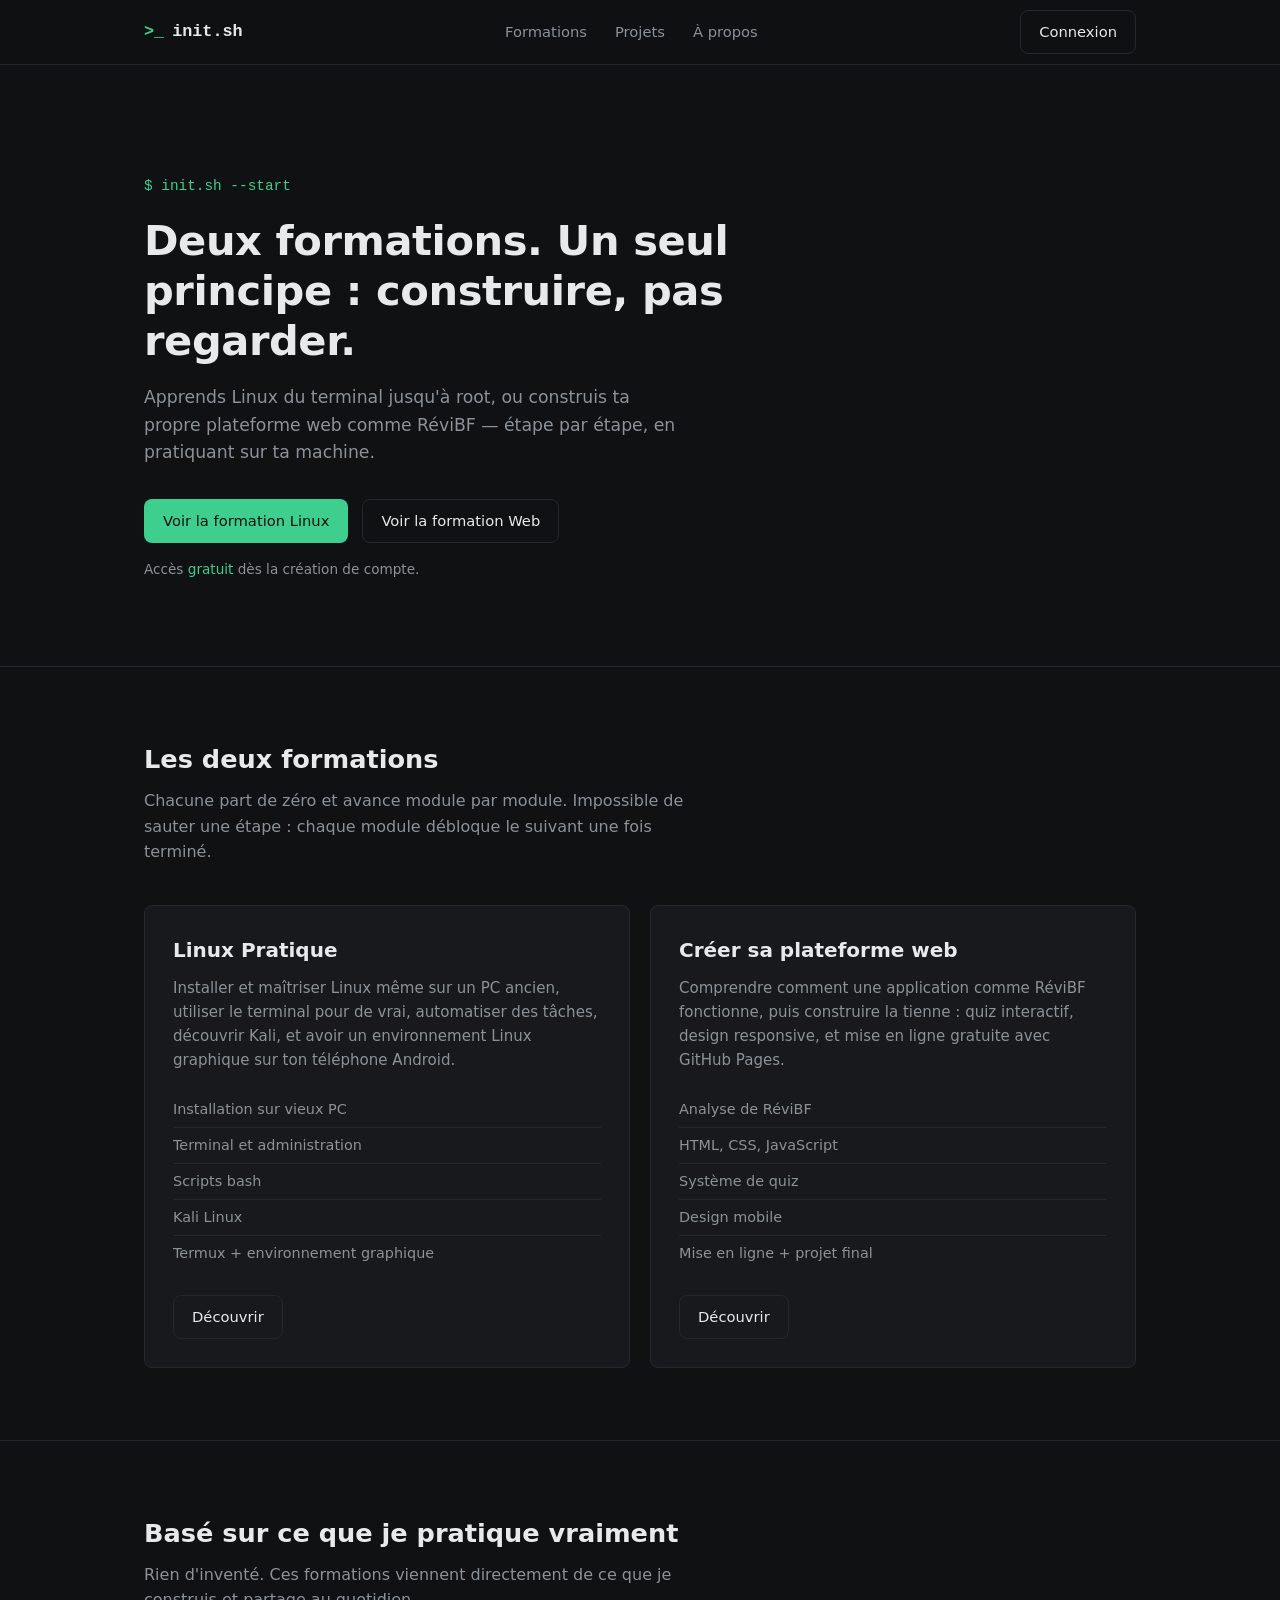
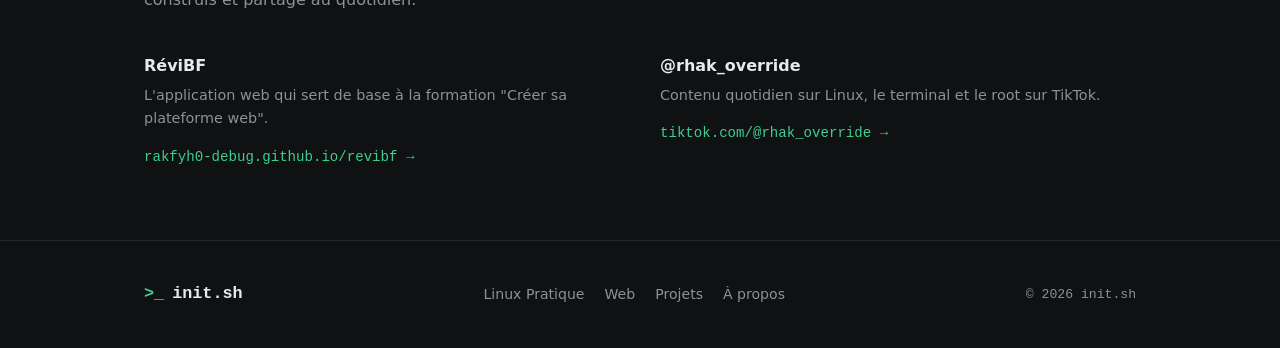
==== index.html @ 18d00442 "Page Accueil : hero, 2 formations, preuve sociale, footer" ====
<!DOCTYPE html>
<html lang="fr">
<head>
<meta charset="UTF-8">
<meta name="viewport" content="width=device-width, initial-scale=1.0">
<title>init.sh — Apprendre en construisant</title>
<meta name="description" content="Deux formations gratuites : Linux Pratique et Créer sa plateforme web. Apprendre en construisant, pas en regardant.">
<link rel="stylesheet" href="css/style.css">
</head>
<body>

<header class="topbar">
  <div class="wrap">
    <a href="index.html" class="logo"><span class="prompt">&gt;_</span> init.sh</a>
    <nav class="nav">
      <a href="#formations">Formations</a>
      <a href="projets.html">Projets</a>
      <a href="a-propos.html">À propos</a>
    </nav>
    <a href="auth.html" class="btn btn-outline">Connexion</a>
  </div>
</header>

<section class="hero">
  <div class="wrap">
    <p class="kicker">$ init.sh --start</p>
    <h1>Deux formations. Un seul principe : construire, pas regarder.</h1>
    <p class="lead">
      Apprends Linux du terminal jusqu'à root, ou construis ta propre plateforme web
      comme RéviBF — étape par étape, en pratiquant sur ta machine.
    </p>
    <div class="actions">
      <a href="linux.html" class="btn btn-primary">Voir la formation Linux</a>
      <a href="web.html" class="btn btn-outline">Voir la formation Web</a>
    </div>
    <p class="note">Accès <span class="accent">gratuit</span> dès la création de compte.</p>
  </div>
</section>

<section class="section" id="formations">
  <div class="wrap">
    <h2>Les deux formations</h2>
    <p class="section-lead">
      Chacune part de zéro et avance module par module. Impossible de sauter une étape :
      chaque module débloque le suivant une fois terminé.
    </p>
    <div class="cards">

      <div class="card">
        <h3>Linux Pratique</h3>
        <p class="desc">
          Installer et maîtriser Linux même sur un PC ancien, utiliser le terminal
          pour de vrai, automatiser des tâches, découvrir Kali, et avoir un
          environnement Linux graphique sur ton téléphone Android.
        </p>
        <ul>
          <li>Installation sur vieux PC</li>
          <li>Terminal et administration</li>
          <li>Scripts bash</li>
          <li>Kali Linux</li>
          <li>Termux + environnement graphique</li>
        </ul>
        <a href="linux.html" class="btn btn-outline">Découvrir</a>
      </div>

      <div class="card">
        <h3>Créer sa plateforme web</h3>
        <p class="desc">
          Comprendre comment une application comme RéviBF fonctionne, puis
          construire la tienne : quiz interactif, design responsive, et mise
          en ligne gratuite avec GitHub Pages.
        </p>
        <ul>
          <li>Analyse de RéviBF</li>
          <li>HTML, CSS, JavaScript</li>
          <li>Système de quiz</li>
          <li>Design mobile</li>
          <li>Mise en ligne + projet final</li>
        </ul>
        <a href="web.html" class="btn btn-outline">Découvrir</a>
      </div>

    </div>
  </div>
</section>

<section class="section">
  <div class="wrap">
    <h2>Basé sur ce que je pratique vraiment</h2>
    <p class="section-lead">
      Rien d'inventé. Ces formations viennent directement de ce que je construis
      et partage au quotidien.
    </p>
    <div class="proof">
      <div class="proof-item">
        <h4>RéviBF</h4>
        <p>L'application web qui sert de base à la formation "Créer sa plateforme web".</p>
        <a href="https://rakfyh0-debug.github.io/revibf/" class="link" target="_blank" rel="noopener">rakfyh0-debug.github.io/revibf →</a>
      </div>
      <div class="proof-item">
        <h4>@rhak_override</h4>
        <p>Contenu quotidien sur Linux, le terminal et le root sur TikTok.</p>
        <a href="https://www.tiktok.com/@rhak_override" class="link" target="_blank" rel="noopener">tiktok.com/@rhak_override →</a>
      </div>
    </div>
  </div>
</section>

<footer>
  <div class="wrap">
    <span class="logo"><span class="prompt">&gt;_</span> init.sh</span>
    <div class="foot-links">
      <a href="linux.html">Linux Pratique</a>
      <a href="web.html">Web</a>
      <a href="projets.html">Projets</a>
      <a href="a-propos.html">À propos</a>
    </div>
    <span class="copy">© 2026 init.sh</span>
  </div>
</footer>

</body>
</html>
---- css/style.css ----
/* init.sh — feuille de style de base */

:root {
  --bg: #0f1113;
  --bg-raised: #16181b;
  --bg-card: #17191c;
  --border: #24282c;
  --text: #e7e9ea;
  --text-dim: #8b9298;
  --accent: #3ecf8e;
  --accent-dim: #2f9d6c;
  --accent-bg: rgba(62, 207, 142, 0.08);
  --mono: ui-monospace, "JetBrains Mono", "SF Mono", Consolas, monospace;
  --sans: -apple-system, "Segoe UI", system-ui, Roboto, sans-serif;
  --radius: 8px;
  --max-width: 1040px;
}

* { box-sizing: border-box; }

html { scroll-behavior: smooth; }

body {
  margin: 0;
  background: var(--bg);
  color: var(--text);
  font-family: var(--sans);
  line-height: 1.6;
  -webkit-font-smoothing: antialiased;
}

a { color: inherit; text-decoration: none; }

.wrap {
  max-width: var(--max-width);
  margin: 0 auto;
  padding: 0 24px;
}

/* ---------- Topbar ---------- */

.topbar {
  position: sticky;
  top: 0;
  z-index: 10;
  background: rgba(15, 17, 19, 0.9);
  backdrop-filter: blur(8px);
  border-bottom: 1px solid var(--border);
}

.topbar .wrap {
  display: flex;
  align-items: center;
  justify-content: space-between;
  height: 64px;
}

.logo {
  font-family: var(--mono);
  font-size: 1.05rem;
  font-weight: 600;
  display: flex;
  align-items: center;
  gap: 8px;
}

.logo .prompt {
  color: var(--accent);
}

.nav {
  display: flex;
  align-items: center;
  gap: 28px;
}

.nav a {
  font-size: 0.92rem;
  color: var(--text-dim);
  transition: color 0.15s ease;
}

.nav a:hover { color: var(--text); }

.btn {
  display: inline-flex;
  align-items: center;
  justify-content: center;
  padding: 9px 18px;
  border-radius: var(--radius);
  font-size: 0.92rem;
  font-weight: 500;
  border: 1px solid transparent;
  cursor: pointer;
  transition: all 0.15s ease;
}

.btn-primary {
  background: var(--accent);
  color: #0b1210;
}

.btn-primary:hover { background: var(--accent-dim); }

.btn-outline {
  border-color: var(--border);
  color: var(--text);
}

.btn-outline:hover { border-color: var(--accent-dim); }

/* ---------- Hero ---------- */

.hero {
  padding: 96px 0 72px;
  border-bottom: 1px solid var(--border);
}

.hero .kicker {
  font-family: var(--mono);
  color: var(--accent);
  font-size: 0.9rem;
  margin-bottom: 18px;
}

.hero h1 {
  font-size: 2.6rem;
  line-height: 1.2;
  margin: 0 0 18px;
  max-width: 620px;
  letter-spacing: -0.01em;
}

.hero p.lead {
  font-size: 1.08rem;
  color: var(--text-dim);
  max-width: 540px;
  margin: 0 0 32px;
}

.hero .actions {
  display: flex;
  gap: 14px;
  flex-wrap: wrap;
  margin-bottom: 16px;
}

.hero .note {
  font-size: 0.85rem;
  color: var(--text-dim);
}

.hero .note .accent { color: var(--accent); }

/* ---------- Formations ---------- */

.section {
  padding: 72px 0;
  border-bottom: 1px solid var(--border);
}

.section h2 {
  font-size: 1.6rem;
  margin: 0 0 8px;
}

.section .section-lead {
  color: var(--text-dim);
  margin: 0 0 40px;
  max-width: 560px;
}

.cards {
  display: grid;
  grid-template-columns: 1fr 1fr;
  gap: 20px;
}

.card {
  background: var(--bg-card);
  border: 1px solid var(--border);
  border-radius: var(--radius);
  padding: 28px;
  display: flex;
  flex-direction: column;
}

.card h3 {
  font-size: 1.25rem;
  margin: 0 0 10px;
}

.card p.desc {
  color: var(--text-dim);
  font-size: 0.94rem;
  margin: 0 0 20px;
}

.card ul {
  list-style: none;
  padding: 0;
  margin: 0 0 24px;
  font-size: 0.9rem;
  color: var(--text-dim);
}

.card ul li {
  padding: 6px 0;
  border-top: 1px solid var(--border);
}

.card ul li:first-child { border-top: none; }

.card .btn { align-self: flex-start; margin-top: auto; }

/* ---------- Preuve ---------- */

.proof {
  display: flex;
  gap: 40px;
  flex-wrap: wrap;
  align-items: flex-start;
}

.proof-item {
  flex: 1;
  min-width: 220px;
}

.proof-item h4 {
  font-size: 1rem;
  margin: 0 0 6px;
}

.proof-item p {
  color: var(--text-dim);
  font-size: 0.9rem;
  margin: 0 0 12px;
}

.proof-item a.link {
  font-family: var(--mono);
  font-size: 0.88rem;
  color: var(--accent);
  border-bottom: 1px solid transparent;
}

.proof-item a.link:hover { border-bottom-color: var(--accent); }

/* ---------- Footer ---------- */

footer {
  padding: 40px 0;
}

footer .wrap {
  display: flex;
  justify-content: space-between;
  align-items: center;
  flex-wrap: wrap;
  gap: 12px;
}

footer .foot-links {
  display: flex;
  gap: 20px;
}

footer a { color: var(--text-dim); font-size: 0.88rem; }
footer a:hover { color: var(--text); }

footer .copy {
  color: var(--text-dim);
  font-size: 0.82rem;
  font-family: var(--mono);
}

/* ---------- Responsive ---------- */

@media (max-width: 720px) {
  .nav { display: none; }
  .hero h1 { font-size: 2rem; }
  .cards { grid-template-columns: 1fr; }
  .hero { padding: 56px 0 48px; }
  .section { padding: 48px 0; }
}
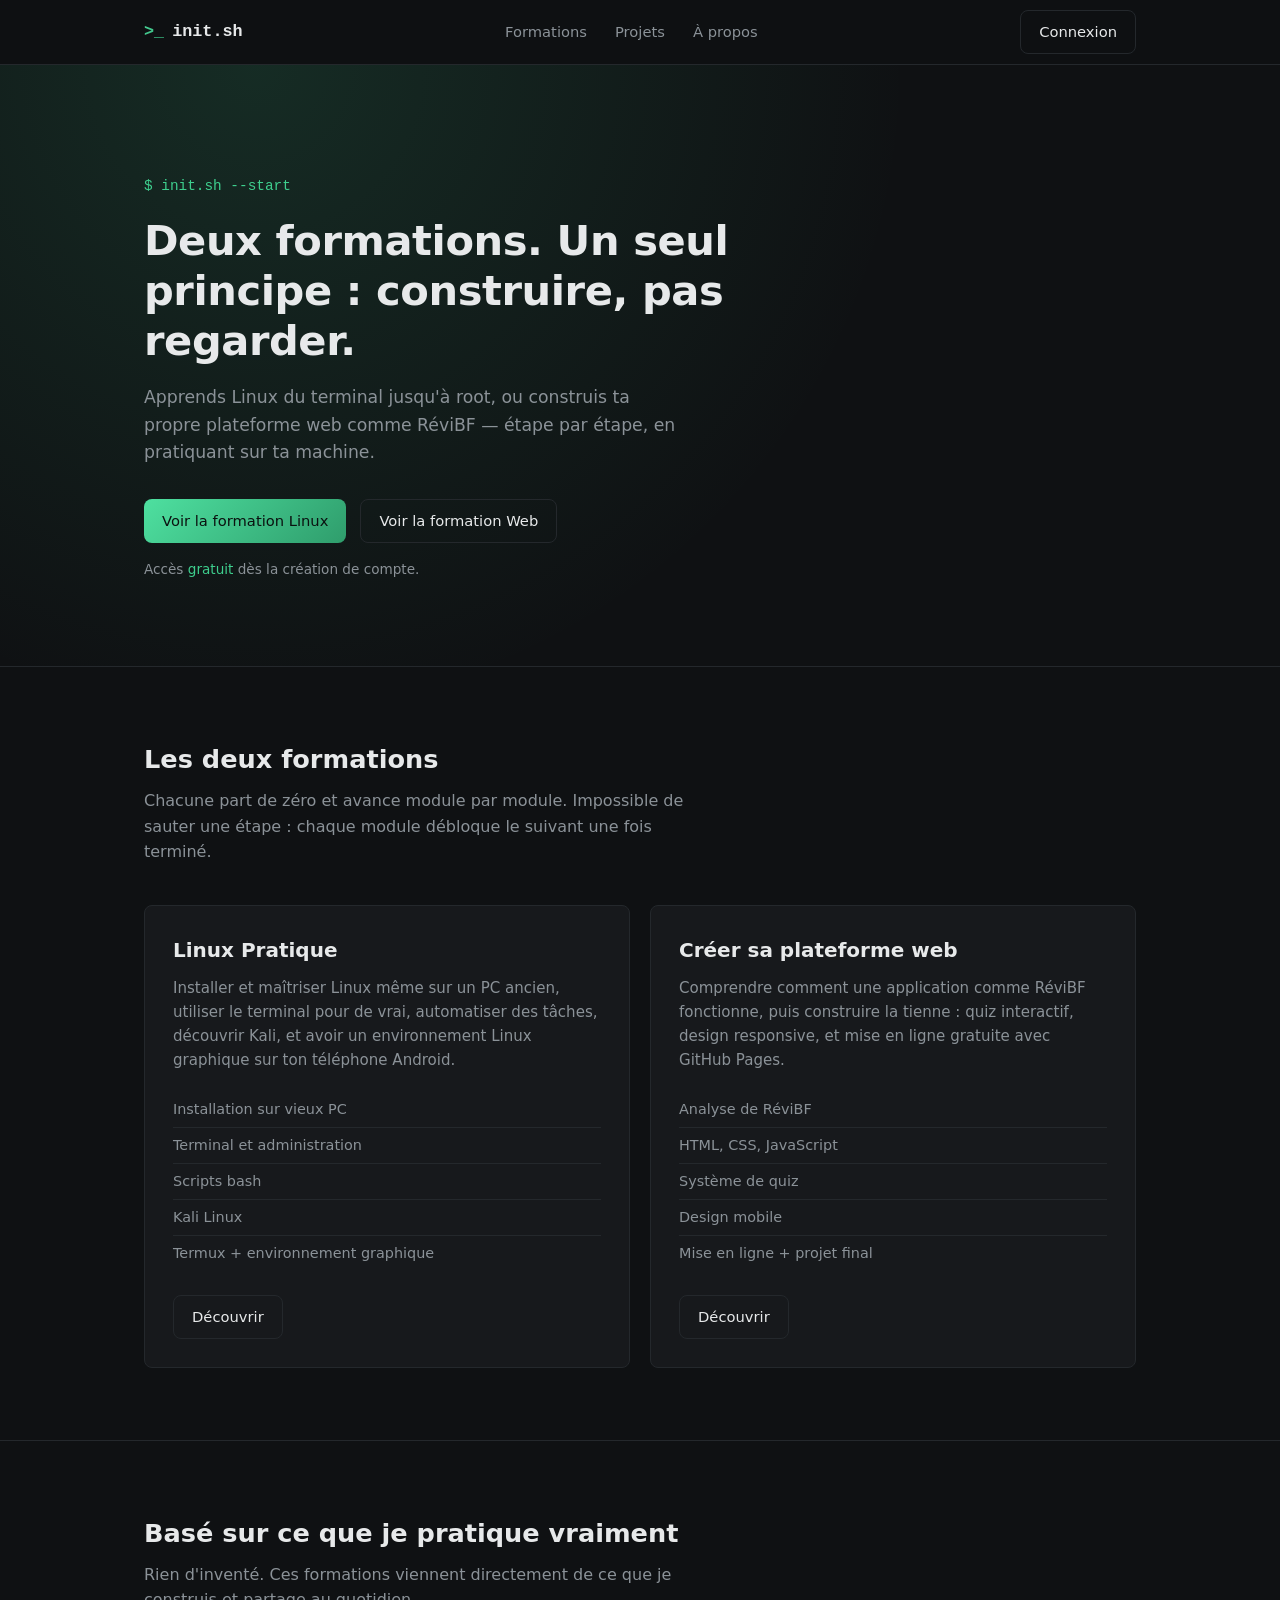
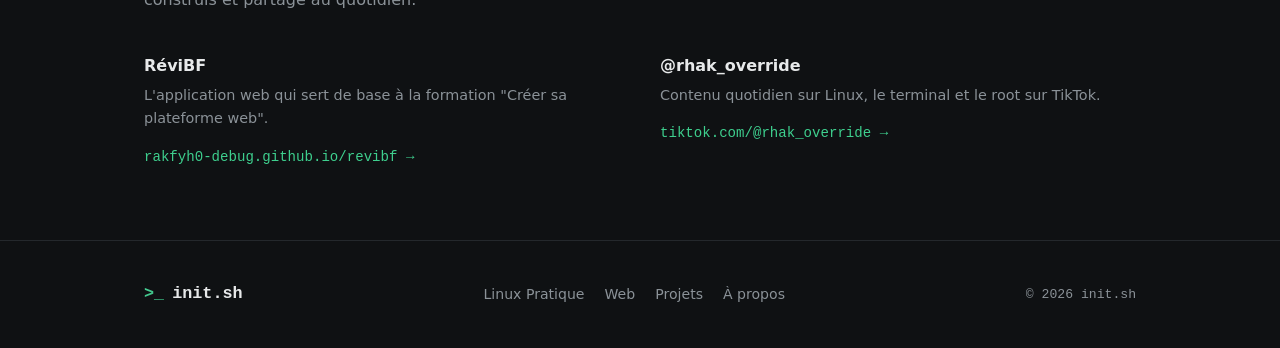
==== commit 0c3aa482: "Menu mobile (hamburger) + favicon + corrections responsive (projets.html, a-propos.html)" ====
--- a/index.html
+++ b/index.html
@@ -5,6 +5,7 @@
 <meta name="viewport" content="width=device-width, initial-scale=1.0">
 <title>init.sh — Apprendre en construisant</title>
 <meta name="description" content="Deux formations gratuites : Linux Pratique et Créer sa plateforme web. Apprendre en construisant, pas en regardant.">
+<link rel="icon" type="image/svg+xml" href="assets/icons/favicon.svg">
 <link rel="stylesheet" href="css/style.css">
 </head>
 <body>
@@ -17,7 +18,8 @@
       <a href="projets.html">Projets</a>
       <a href="a-propos.html">À propos</a>
     </nav>
-    <a href="auth.html" class="btn btn-outline">Connexion</a>
+    <button class="nav-toggle" id="nav-toggle" aria-label="Menu">&#9776;</button>
+    <a href="auth.html" id="nav-auth-btn" class="btn btn-outline">Connexion</a>
   </div>
 </header>
 
@@ -119,5 +121,9 @@
   </div>
 </footer>
 
+<script src="js/supabase-js.min.js"></script>
+<script src="js/supabase-config.js"></script>
+<script src="js/nav-auth.js"></script>
+<script src="js/nav-toggle.js"></script>
 </body>
 </html>
--- a/css/style.css
+++ b/css/style.css
@@ -89,9 +89,13 @@
   padding: 9px 18px;
   border-radius: var(--radius);
   font-size: 0.92rem;
+  font-family: inherit;
   font-weight: 500;
   border: 1px solid transparent;
+  background: transparent;
+  color: var(--text);
   cursor: pointer;
+  appearance: none;
   transition: all 0.15s ease;
 }
 
@@ -284,3 +288,610 @@
   .hero { padding: 56px 0 48px; }
   .section { padding: 48px 0; }
 }
+
+/* ---------- Page formation (linux.html / web.html) ---------- */
+
+.page-header {
+  padding: 64px 0 48px;
+  border-bottom: 1px solid var(--border);
+}
+
+.badge {
+  display: inline-block;
+  background: var(--accent-bg);
+  color: var(--accent);
+  border: 1px solid var(--accent-dim);
+  font-family: var(--mono);
+  font-size: 0.78rem;
+  padding: 3px 10px;
+  border-radius: 999px;
+  margin-bottom: 16px;
+}
+
+.page-header h1 {
+  font-size: 2.2rem;
+  margin: 0 0 16px;
+  max-width: 640px;
+}
+
+.page-header .lead {
+  color: var(--text-dim);
+  font-size: 1.05rem;
+  max-width: 560px;
+  margin: 0 0 28px;
+}
+
+.meta-list {
+  list-style: none;
+  padding: 0;
+  margin: 0;
+  display: grid;
+  grid-template-columns: 1fr 1fr;
+  gap: 10px;
+  max-width: 640px;
+}
+
+.meta-list li {
+  font-size: 0.92rem;
+  color: var(--text-dim);
+  padding-left: 20px;
+  position: relative;
+}
+
+.meta-list li::before {
+  content: "→";
+  position: absolute;
+  left: 0;
+  color: var(--accent);
+}
+
+.module-list {
+  display: flex;
+  flex-direction: column;
+  gap: 14px;
+}
+
+.module-item {
+  display: flex;
+  gap: 18px;
+  padding: 20px;
+  background: var(--bg-card);
+  border: 1px solid var(--border);
+  border-radius: var(--radius);
+}
+
+.module-item .num {
+  font-family: var(--mono);
+  color: var(--accent);
+  font-size: 1.1rem;
+  min-width: 28px;
+}
+
+.module-item h4 {
+  margin: 0 0 6px;
+  font-size: 1.02rem;
+}
+
+.module-item p {
+  margin: 0;
+  color: var(--text-dim);
+  font-size: 0.9rem;
+}
+
+.outcomes {
+  list-style: none;
+  padding: 0;
+  margin: 0;
+  display: grid;
+  gap: 10px;
+}
+
+.outcomes li {
+  padding-left: 20px;
+  position: relative;
+  color: var(--text-dim);
+  font-size: 0.95rem;
+}
+
+.outcomes li::before {
+  content: "✓";
+  position: absolute;
+  left: 0;
+  color: var(--accent);
+}
+
+.info-block {
+  background: var(--bg-card);
+  border: 1px solid var(--border);
+  border-radius: var(--radius);
+  padding: 24px;
+}
+
+.cta-final {
+  text-align: center;
+  padding: 64px 0;
+}
+
+.cta-final h2 {
+  margin: 0 0 12px;
+}
+
+.cta-final p {
+  color: var(--text-dim);
+  margin: 0 0 28px;
+}
+
+@media (max-width: 720px) {
+  .meta-list { grid-template-columns: 1fr; }
+  .module-item { flex-direction: column; gap: 6px; }
+}
+
+/* ---------- Page Projets ---------- */
+
+.project-feature {
+  display: grid;
+  grid-template-columns: 1.2fr 1fr;
+  gap: 32px;
+  background: var(--bg-card);
+  border: 1px solid var(--border);
+  border-radius: var(--radius);
+  padding: 32px;
+  align-items: center;
+}
+
+.project-feature h3 {
+  font-size: 1.4rem;
+  margin: 0 0 12px;
+}
+
+.project-feature p {
+  color: var(--text-dim);
+  font-size: 0.95rem;
+  margin: 0 0 20px;
+}
+
+.tech-tags {
+  display: flex;
+  flex-wrap: wrap;
+  gap: 8px;
+  margin: 0 0 24px;
+}
+
+.tech-tags span {
+  font-family: var(--mono);
+  font-size: 0.78rem;
+  color: var(--accent);
+  background: var(--accent-bg);
+  border: 1px solid var(--accent-dim);
+  padding: 3px 9px;
+  border-radius: 6px;
+}
+
+.project-feature .actions {
+  display: flex;
+  gap: 12px;
+}
+
+.project-visual {
+  background: var(--bg-raised);
+  border: 1px solid var(--border);
+  border-radius: var(--radius);
+  padding: 24px;
+  font-family: var(--mono);
+  font-size: 0.85rem;
+  color: var(--text-dim);
+  min-height: 160px;
+  display: flex;
+  align-items: center;
+  justify-content: center;
+  text-align: center;
+}
+
+.empty-state {
+  border: 1px dashed var(--border);
+  border-radius: var(--radius);
+  padding: 40px 24px;
+  text-align: center;
+  color: var(--text-dim);
+  font-size: 0.92rem;
+}
+
+@media (max-width: 720px) {
+  .project-feature { grid-template-columns: 1fr; }
+}
+
+/* ---------- Page À propos ---------- */
+
+.about-body {
+  max-width: 620px;
+}
+
+.about-body p {
+  color: var(--text-dim);
+  font-size: 1rem;
+  margin: 0 0 18px;
+}
+
+.about-body ul {
+  margin: 0 0 18px;
+  padding-left: 20px;
+  color: var(--text-dim);
+}
+
+.about-body ul li { margin-bottom: 6px; }
+
+.contact-list {
+  list-style: none;
+  padding: 0;
+  margin: 0;
+  display: flex;
+  flex-direction: column;
+  gap: 12px;
+  max-width: 420px;
+}
+
+.contact-list li {
+  display: flex;
+  justify-content: space-between;
+  align-items: center;
+  padding: 14px 18px;
+  background: var(--bg-card);
+  border: 1px solid var(--border);
+  border-radius: var(--radius);
+}
+
+.contact-list .label {
+  font-family: var(--mono);
+  font-size: 0.85rem;
+  color: var(--text-dim);
+}
+
+.contact-list a.value {
+  color: var(--accent);
+  font-size: 0.92rem;
+}
+
+/* ---------- Page Auth ---------- */
+
+.auth-card {
+  max-width: 420px;
+  margin: 0 auto;
+  background: var(--bg-card);
+  border: 1px solid var(--border);
+  border-radius: var(--radius);
+  padding: 28px 24px;
+}
+
+.auth-tabs {
+  display: flex;
+  gap: 6px;
+  margin-bottom: 22px;
+  border-bottom: 1px solid var(--border);
+}
+
+.auth-tabs button {
+  flex: 1;
+  background: none;
+  border: none;
+  color: var(--text-dim);
+  font: inherit;
+  padding: 10px 0;
+  cursor: pointer;
+  border-bottom: 2px solid transparent;
+  margin-bottom: -1px;
+  transition: color .15s, border-color .15s;
+}
+
+.auth-tabs button.active {
+  color: var(--accent);
+  border-bottom-color: var(--accent);
+}
+
+.auth-form {
+  display: flex;
+  flex-direction: column;
+  gap: 14px;
+}
+
+.auth-form label {
+  display: flex;
+  flex-direction: column;
+  gap: 6px;
+  font-size: 0.85rem;
+  color: var(--text-dim);
+  font-family: var(--mono);
+}
+
+.auth-form input {
+  background: var(--bg, #0f1113);
+  border: 1px solid var(--border);
+  border-radius: var(--radius);
+  color: inherit;
+  font: inherit;
+  padding: 10px 12px;
+  font-size: 0.95rem;
+}
+
+.auth-form input:focus {
+  outline: none;
+  border-color: var(--accent);
+}
+
+.auth-error {
+  display: none;
+  color: #ff6b6b;
+  font-size: 0.88rem;
+  margin: 0;
+}
+
+.auth-error.visible {
+  display: block;
+}
+
+.auth-info {
+  display: none;
+  color: var(--accent);
+  font-size: 0.88rem;
+  margin: 0;
+}
+
+.auth-info.visible {
+  display: block;
+}
+
+.auth-foot {
+  margin-top: 16px;
+  text-align: center;
+  font-size: 0.85rem;
+}
+
+.auth-foot a {
+  color: var(--text-dim);
+}
+
+.auth-foot a:hover {
+  color: var(--accent);
+}
+
+.auth-form button[type="submit"] {
+  margin-top: 4px;
+}
+
+.auth-form button[type="submit"]:disabled {
+  opacity: 0.6;
+  cursor: not-allowed;
+}
+
+/* ---------- Page Module ---------- */
+
+.module-progress-bar {
+  height: 6px;
+  background: var(--border);
+  border-radius: 999px;
+  overflow: hidden;
+  max-width: 300px;
+  margin: 12px 0 4px;
+}
+
+.module-progress-bar .fill {
+  height: 100%;
+  background: var(--accent);
+  transition: width 0.2s ease;
+}
+
+.module-meta {
+  font-family: var(--mono);
+  font-size: 0.85rem;
+  color: var(--text-dim);
+}
+
+.lesson-body p {
+  color: var(--text-dim);
+  font-size: 0.98rem;
+  margin: 0 0 16px;
+  max-width: 680px;
+}
+
+.practice-list {
+  list-style: none;
+  padding: 0;
+  margin: 0;
+  display: flex;
+  flex-direction: column;
+  gap: 10px;
+}
+
+.practice-list li {
+  padding: 12px 16px;
+  background: var(--bg-card);
+  border: 1px solid var(--border);
+  border-radius: var(--radius);
+  color: var(--text-dim);
+  font-size: 0.92rem;
+}
+
+.module-nav {
+  display: flex;
+  justify-content: space-between;
+  align-items: center;
+  gap: 12px;
+  flex-wrap: wrap;
+}
+
+.module-done-banner {
+  display: none;
+  background: var(--accent-bg);
+  border: 1px solid var(--accent-dim);
+  color: var(--accent);
+  padding: 12px 16px;
+  border-radius: var(--radius);
+  font-size: 0.92rem;
+  margin-bottom: 20px;
+}
+
+.module-done-banner.visible { display: block; }
+
+/* ---------- Page 404 ---------- */
+
+.error-404 {
+  min-height: 60vh;
+  display: flex;
+  flex-direction: column;
+  align-items: center;
+  justify-content: center;
+  text-align: center;
+  padding: 80px 24px;
+}
+
+.error-404 .code {
+  font-family: var(--mono);
+  font-size: 4rem;
+  color: var(--accent);
+  margin: 0 0 8px;
+}
+
+.error-404 h1 {
+  font-size: 1.4rem;
+  margin: 0 0 12px;
+}
+
+.error-404 p {
+  color: var(--text-dim);
+  max-width: 420px;
+  margin: 0 0 28px;
+}
+
+/* ---------- Améliorations visuelles : dégradés ---------- */
+
+:root {
+  --accent-grad: linear-gradient(135deg, #4ee0a0, #2f9d6c);
+  --glow: radial-gradient(circle at 20% 0%, rgba(62, 207, 142, 0.14), transparent 55%);
+}
+
+/* Fond légèrement animé derrière le hero et les en-têtes de page */
+.hero, .page-header {
+  position: relative;
+  overflow: hidden;
+}
+
+.hero::before, .page-header::before {
+  content: "";
+  position: absolute;
+  inset: 0;
+  background: var(--glow);
+  pointer-events: none;
+}
+
+.hero .wrap, .page-header .wrap {
+  position: relative;
+}
+
+/* Boutons principaux en dégradé plutôt qu'aplat */
+.btn-primary {
+  background: var(--accent-grad);
+  border: none;
+}
+
+.btn-primary:hover {
+  background: linear-gradient(135deg, #5cf0af, #34ac76);
+  box-shadow: 0 4px 16px rgba(62, 207, 142, 0.25);
+}
+
+/* Badge "Gratuit" avec un léger dégradé */
+.badge {
+  background: linear-gradient(135deg, rgba(62,207,142,0.16), rgba(62,207,142,0.05));
+}
+
+/* Barre de progression en dégradé */
+.module-progress-bar .fill {
+  background: var(--accent-grad);
+}
+
+/* Logo en dégradé pour le symbole >_ */
+.logo .prompt {
+  background: var(--accent-grad);
+  -webkit-background-clip: text;
+  background-clip: text;
+  color: transparent;
+}
+
+/* Léger liseré dégradé en haut des cartes principales */
+.card, .project-feature, .auth-card {
+  position: relative;
+}
+
+.card::before, .project-feature::before, .auth-card::before {
+  content: "";
+  position: absolute;
+  top: 0;
+  left: 0;
+  right: 0;
+  height: 2px;
+  background: var(--accent-grad);
+  opacity: 0;
+  border-radius: var(--radius) var(--radius) 0 0;
+  transition: opacity 0.2s ease;
+}
+
+.card:hover::before, .project-feature:hover::before {
+  opacity: 1;
+}
+
+/* ---------- Menu mobile (hamburger) ---------- */
+
+.nav-toggle {
+  display: none;
+  background: none;
+  border: 1px solid var(--border);
+  color: var(--text);
+  border-radius: 6px;
+  padding: 6px 12px;
+  font-size: 1.1rem;
+  line-height: 1;
+  cursor: pointer;
+  margin-left: 10px;
+}
+
+@media (max-width: 720px) {
+  .nav-toggle { display: inline-flex; }
+
+  .nav {
+    display: none;
+    position: absolute;
+    top: 64px;
+    left: 0;
+    right: 0;
+    background: var(--bg);
+    border-bottom: 1px solid var(--border);
+    flex-direction: column;
+    align-items: stretch;
+    padding: 8px 24px 16px;
+    gap: 0;
+    z-index: 20;
+  }
+
+  .nav.nav-open { display: flex; }
+
+  .nav a {
+    padding: 12px 0;
+    border-top: 1px solid var(--border);
+  }
+
+  .nav a:first-child { border-top: none; }
+
+  /* Corrige les boutons de projets.html qui se chevauchaient sur mobile */
+  .project-feature .actions {
+    flex-direction: column;
+  }
+
+  .project-feature .actions .btn {
+    width: 100%;
+  }
+
+  /* Corrige la liste de contacts de a-propos.html : label/valeur collés sur mobile */
+  .contact-list li {
+    flex-direction: column;
+    align-items: flex-start;
+    gap: 4px;
+  }
+}
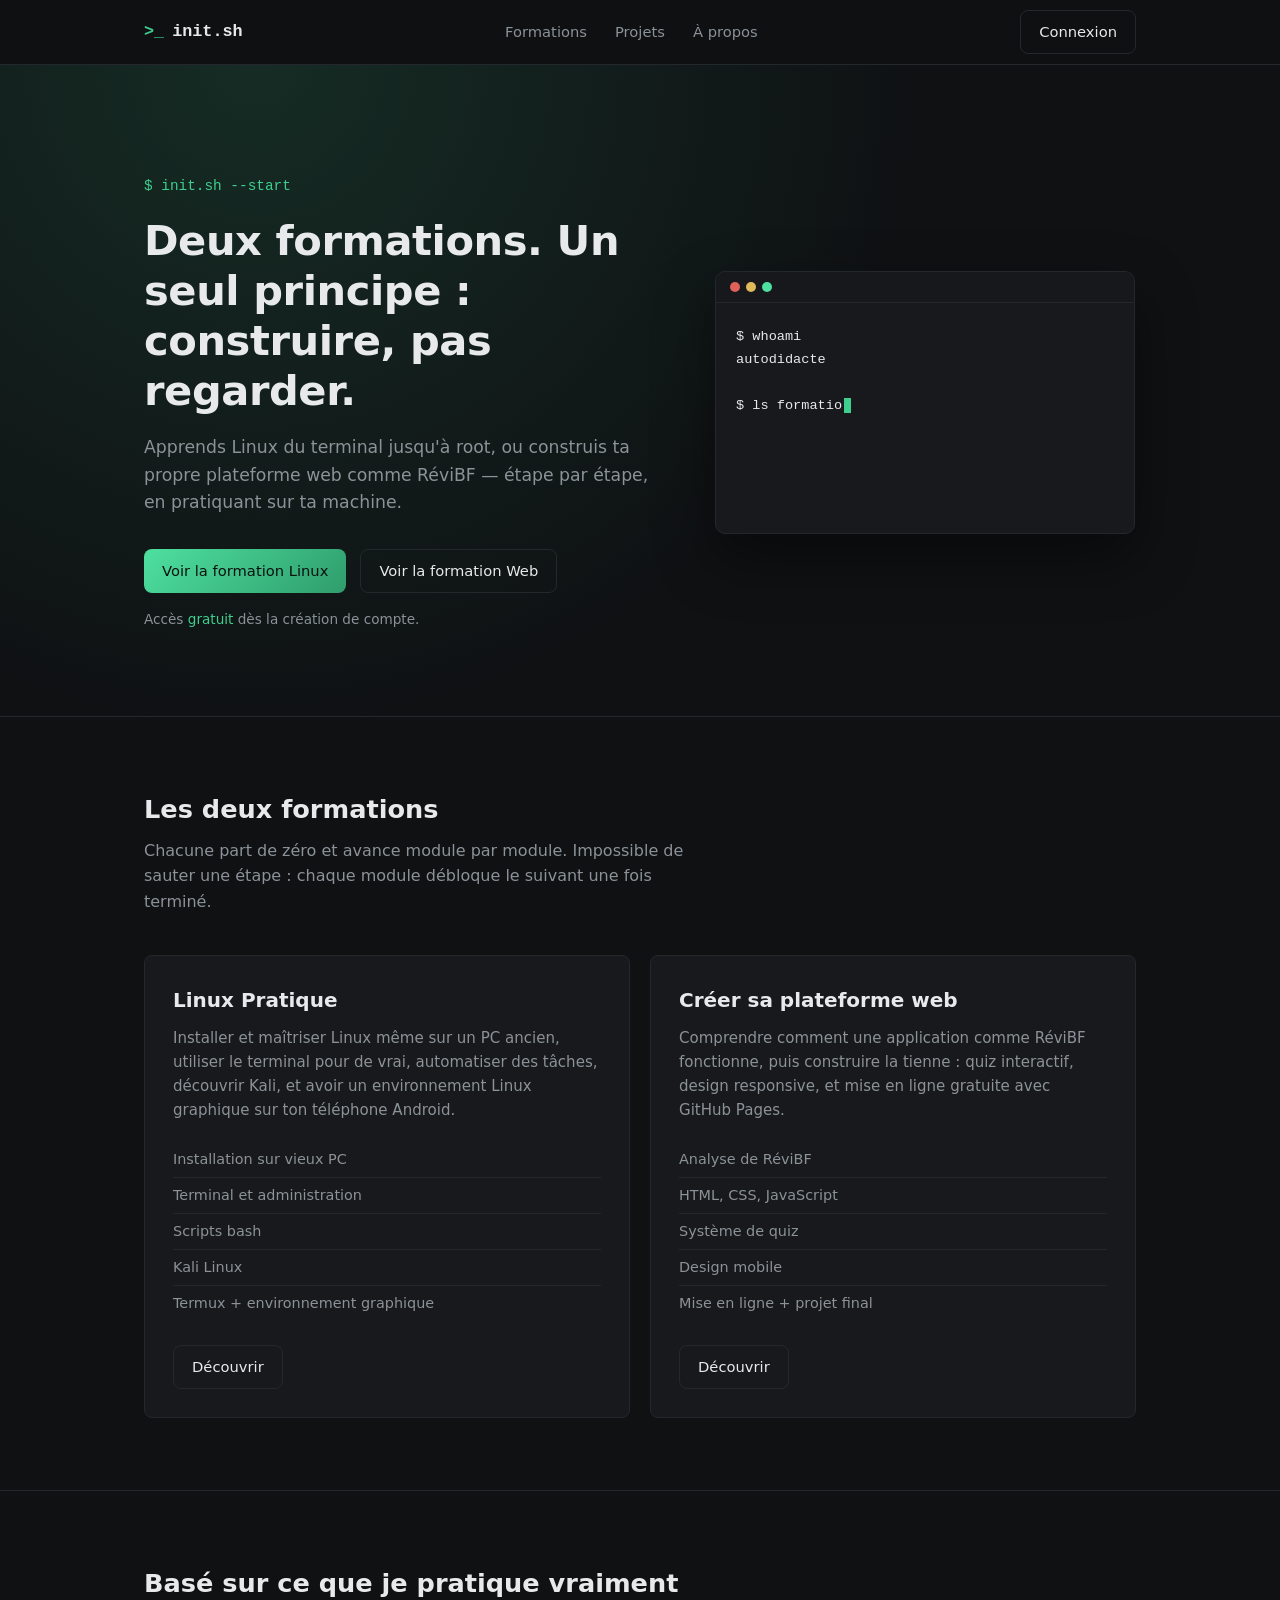
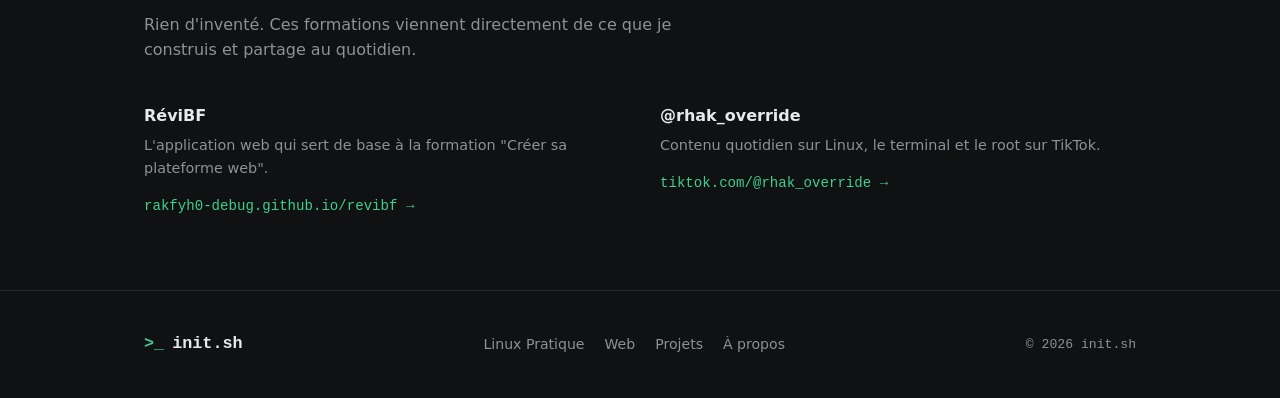
==== commit 46967f77: "Visuel terminal animé dans le hero de l'accueil" ====
--- a/index.html
+++ b/index.html
@@ -24,18 +24,28 @@
 </header>
 
 <section class="hero">
-  <div class="wrap">
-    <p class="kicker">$ init.sh --start</p>
-    <h1>Deux formations. Un seul principe : construire, pas regarder.</h1>
-    <p class="lead">
-      Apprends Linux du terminal jusqu'à root, ou construis ta propre plateforme web
-      comme RéviBF — étape par étape, en pratiquant sur ta machine.
-    </p>
-    <div class="actions">
-      <a href="linux.html" class="btn btn-primary">Voir la formation Linux</a>
-      <a href="web.html" class="btn btn-outline">Voir la formation Web</a>
+  <div class="wrap hero-flex">
+    <div class="hero-content">
+      <p class="kicker">$ init.sh --start</p>
+      <h1>Deux formations. Un seul principe : construire, pas regarder.</h1>
+      <p class="lead">
+        Apprends Linux du terminal jusqu'à root, ou construis ta propre plateforme web
+        comme RéviBF — étape par étape, en pratiquant sur ta machine.
+      </p>
+      <div class="actions">
+        <a href="linux.html" class="btn btn-primary">Voir la formation Linux</a>
+        <a href="web.html" class="btn btn-outline">Voir la formation Web</a>
+      </div>
+      <p class="note">Accès <span class="accent">gratuit</span> dès la création de compte.</p>
     </div>
-    <p class="note">Accès <span class="accent">gratuit</span> dès la création de compte.</p>
+    <div class="hero-visual" aria-hidden="true">
+      <div class="terminal-window">
+        <div class="terminal-bar">
+          <span class="dot red"></span><span class="dot yellow"></span><span class="dot green"></span>
+        </div>
+        <pre class="terminal-body" id="terminal-body"></pre>
+      </div>
+    </div>
   </div>
 </section>
 
@@ -125,5 +135,6 @@
 <script src="js/supabase-config.js"></script>
 <script src="js/nav-auth.js"></script>
 <script src="js/nav-toggle.js"></script>
+<script src="js/hero-terminal.js"></script>
 </body>
 </html>
--- a/css/style.css
+++ b/css/style.css
@@ -895,3 +895,78 @@
     gap: 4px;
   }
 }
+
+/* ---------- Hero : visuel terminal ---------- */
+
+.hero-flex {
+  display: flex;
+  align-items: center;
+  gap: 48px;
+}
+
+.hero-content { flex: 1 1 480px; }
+
+.hero-visual {
+  flex: 1 1 380px;
+  display: flex;
+  justify-content: center;
+}
+
+.terminal-window {
+  width: 100%;
+  max-width: 420px;
+  background: var(--bg-card);
+  border: 1px solid var(--border);
+  border-radius: 10px;
+  overflow: hidden;
+  box-shadow: 0 24px 60px rgba(0, 0, 0, 0.45);
+}
+
+.terminal-bar {
+  display: flex;
+  gap: 6px;
+  padding: 10px 14px;
+  background: var(--bg-raised);
+  border-bottom: 1px solid var(--border);
+}
+
+.terminal-bar .dot {
+  width: 10px;
+  height: 10px;
+  border-radius: 50%;
+}
+
+.terminal-bar .dot.red { background: #e0605a; }
+.terminal-bar .dot.yellow { background: #e0b95a; }
+.terminal-bar .dot.green { background: #4ee0a0; }
+
+.terminal-body {
+  margin: 0;
+  padding: 22px 20px;
+  font-family: var(--mono);
+  font-size: 0.85rem;
+  color: var(--text);
+  min-height: 230px;
+  white-space: pre-wrap;
+  line-height: 1.7;
+}
+
+.terminal-cursor {
+  display: inline-block;
+  width: 7px;
+  height: 15px;
+  background: var(--accent);
+  margin-left: 2px;
+  vertical-align: text-bottom;
+  animation: blink 1s step-end infinite;
+}
+
+@keyframes blink {
+  50% { opacity: 0; }
+}
+
+@media (max-width: 900px) {
+  .hero-flex { flex-direction: column; }
+  .hero-visual { order: 2; width: 100%; }
+  .terminal-window { max-width: 100%; }
+}
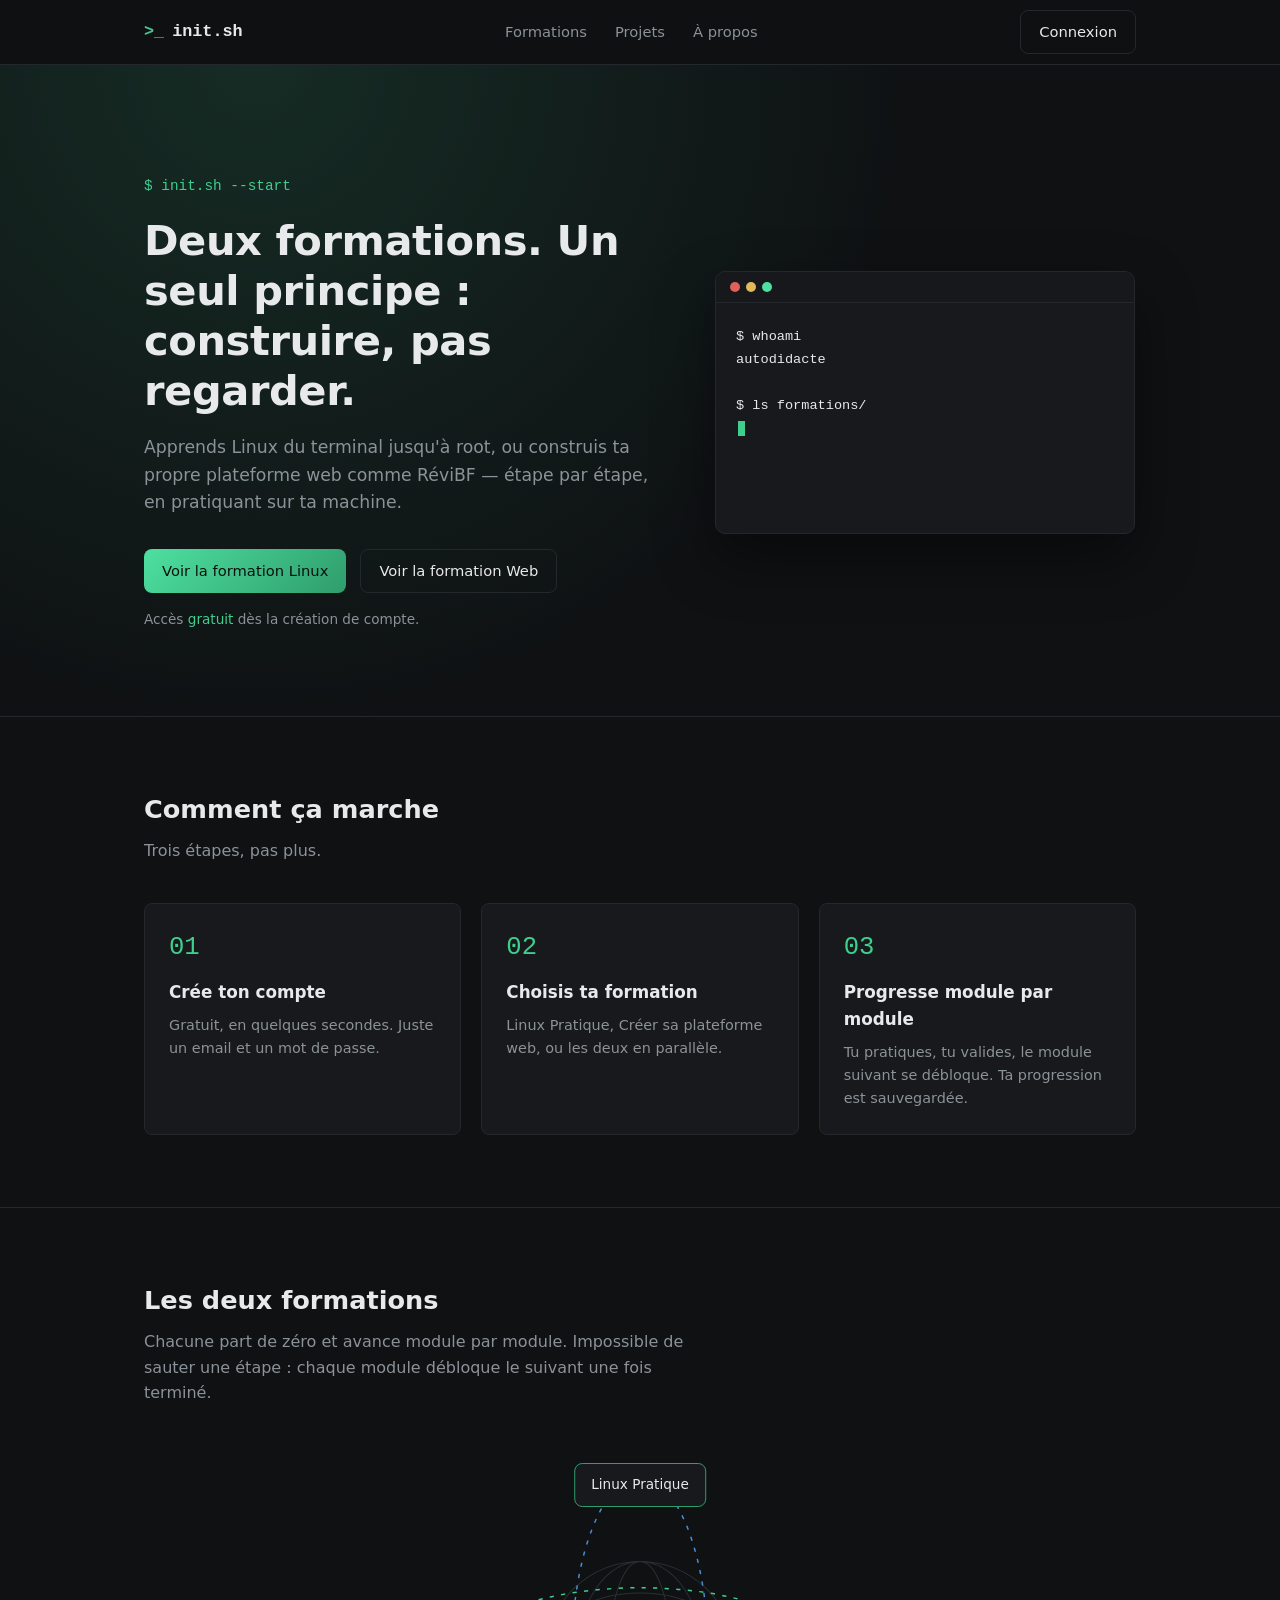
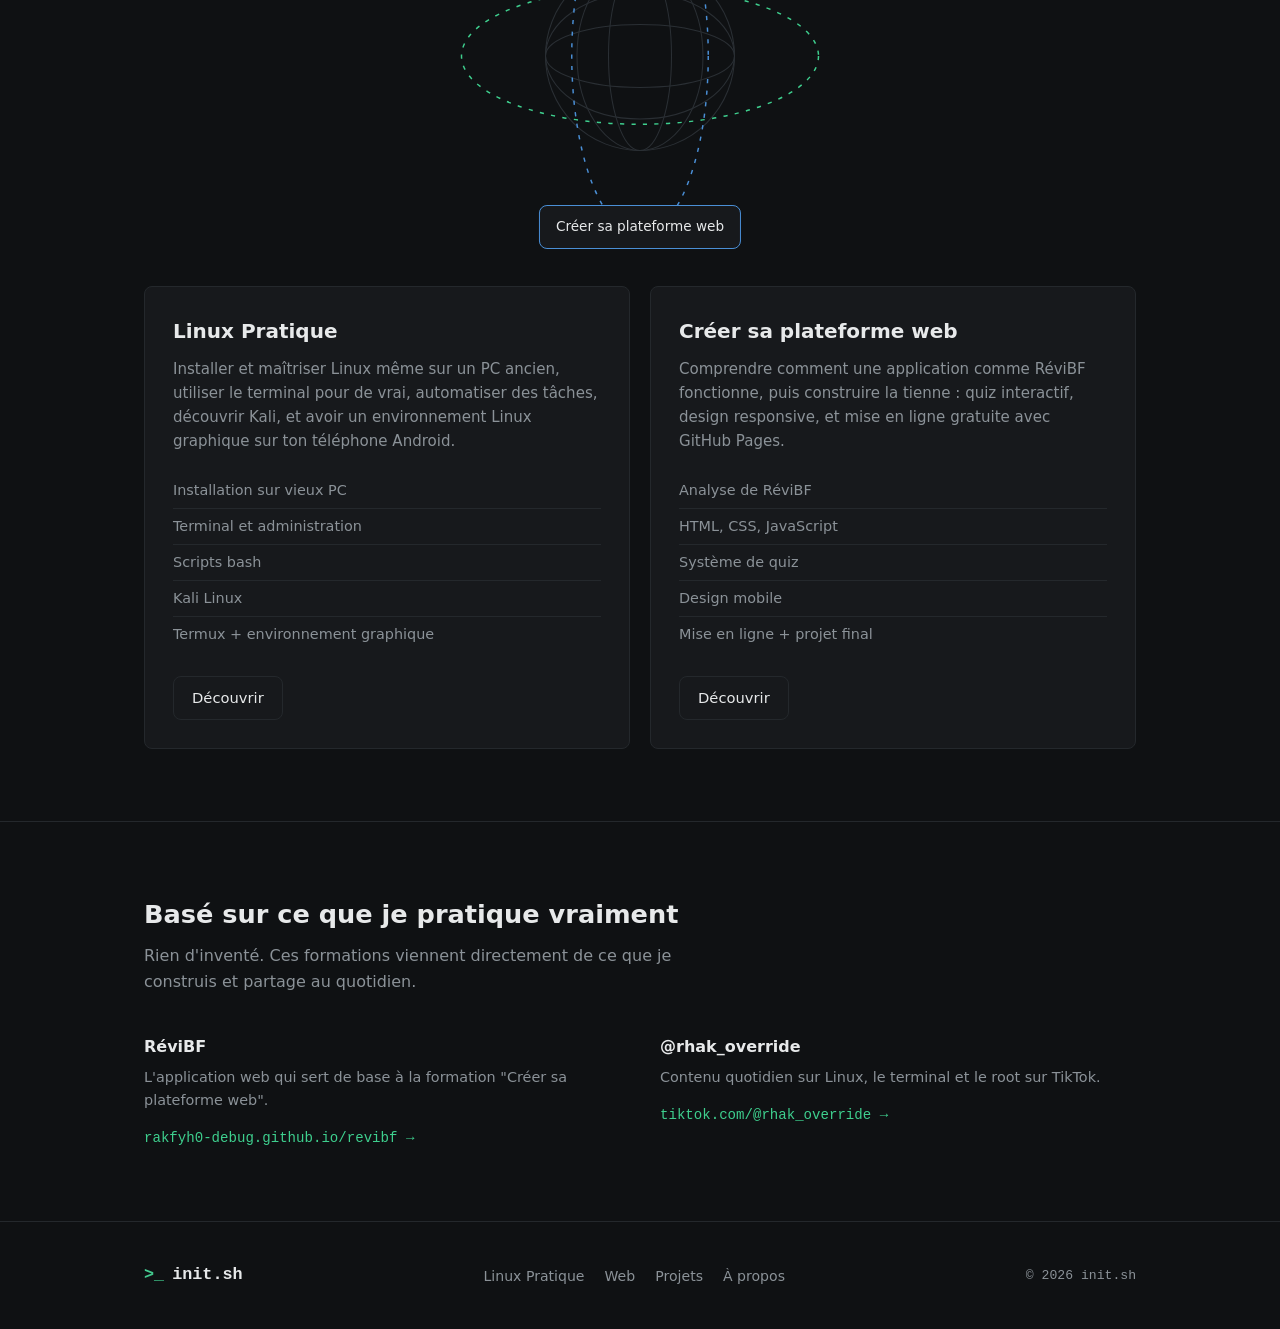
==== commit b78f2f66: "Diagramme orbital sur l'accueil (style technophile, 2 formations)" ====
--- a/index.html
+++ b/index.html
@@ -6,6 +6,15 @@
 <title>init.sh — Apprendre en construisant</title>
 <meta name="description" content="Deux formations gratuites : Linux Pratique et Créer sa plateforme web. Apprendre en construisant, pas en regardant.">
 <link rel="icon" type="image/svg+xml" href="assets/icons/favicon.svg">
+<meta property="og:type" content="website">
+<meta property="og:title" content="init.sh — Apprendre en construisant">
+<meta property="og:description" content="Deux formations gratuites : Linux Pratique et Créer sa plateforme web. Apprendre en construisant, pas en regardant.">
+<meta property="og:image" content="https://rakfyh0-debug.github.io/init.sh/assets/images/og-banner.png">
+<meta property="og:url" content="https://rakfyh0-debug.github.io/init.sh/">
+<meta name="twitter:card" content="summary_large_image">
+<meta name="twitter:title" content="init.sh — Apprendre en construisant">
+<meta name="twitter:description" content="Deux formations gratuites : Linux Pratique et Créer sa plateforme web. Apprendre en construisant, pas en regardant.">
+<meta name="twitter:image" content="https://rakfyh0-debug.github.io/init.sh/assets/images/og-banner.png">
 <link rel="stylesheet" href="css/style.css">
 </head>
 <body>
@@ -49,6 +58,30 @@
   </div>
 </section>
 
+<section class="section">
+  <div class="wrap">
+    <h2>Comment ça marche</h2>
+    <p class="section-lead">Trois étapes, pas plus.</p>
+    <div class="steps-row">
+      <div class="step-card">
+        <span class="num">01</span>
+        <h3>Crée ton compte</h3>
+        <p>Gratuit, en quelques secondes. Juste un email et un mot de passe.</p>
+      </div>
+      <div class="step-card">
+        <span class="num">02</span>
+        <h3>Choisis ta formation</h3>
+        <p>Linux Pratique, Créer sa plateforme web, ou les deux en parallèle.</p>
+      </div>
+      <div class="step-card">
+        <span class="num">03</span>
+        <h3>Progresse module par module</h3>
+        <p>Tu pratiques, tu valides, le module suivant se débloque. Ta progression est sauvegardée.</p>
+      </div>
+    </div>
+  </div>
+</section>
+
 <section class="section" id="formations">
   <div class="wrap">
     <h2>Les deux formations</h2>
@@ -56,6 +89,23 @@
       Chacune part de zéro et avance module par module. Impossible de sauter une étape :
       chaque module débloque le suivant une fois terminé.
     </p>
+
+    <div class="orbit-visual" aria-hidden="true">
+      <svg viewBox="0 0 400 400" class="orbit-svg">
+        <g stroke="#2a2f34" fill="none" stroke-width="1">
+          <circle cx="200" cy="200" r="90"/>
+          <ellipse cx="200" cy="200" rx="90" ry="30"/>
+          <ellipse cx="200" cy="200" rx="90" ry="60"/>
+          <ellipse cx="200" cy="200" rx="30" ry="90"/>
+          <ellipse cx="200" cy="200" rx="60" ry="90"/>
+        </g>
+        <ellipse class="orbit-ring ring-green" cx="200" cy="200" rx="170" ry="65" fill="none" stroke="#3ecf8e" stroke-width="1.4" stroke-dasharray="4 7"/>
+        <ellipse class="orbit-ring ring-blue" cx="200" cy="200" rx="65" ry="170" fill="none" stroke="#4a8fd6" stroke-width="1.4" stroke-dasharray="4 7"/>
+      </svg>
+      <a href="linux.html" class="orbit-node node-linux">Linux Pratique</a>
+      <a href="web.html" class="orbit-node node-web">Créer sa plateforme web</a>
+    </div>
+
     <div class="cards">
 
       <div class="card">
--- a/css/style.css
+++ b/css/style.css
@@ -970,3 +970,150 @@
   .hero-visual { order: 2; width: 100%; }
   .terminal-window { max-width: 100%; }
 }
+
+/* ---------- Comment ça marche (accueil) ---------- */
+
+.steps-row {
+  display: grid;
+  grid-template-columns: repeat(3, 1fr);
+  gap: 20px;
+}
+
+.step-card {
+  background: var(--bg-card);
+  border: 1px solid var(--border);
+  border-radius: var(--radius);
+  padding: 24px;
+}
+
+.step-card .num {
+  font-family: var(--mono);
+  color: var(--accent);
+  font-size: 1.6rem;
+  display: block;
+  margin-bottom: 10px;
+}
+
+.step-card h3 {
+  margin: 0 0 8px;
+  font-size: 1.05rem;
+}
+
+.step-card p {
+  margin: 0;
+  color: var(--text-dim);
+  font-size: 0.9rem;
+}
+
+@media (max-width: 720px) {
+  .steps-row { grid-template-columns: 1fr; }
+}
+
+/* ---------- FAQ (pages formation) ---------- */
+
+.faq-list {
+  display: flex;
+  flex-direction: column;
+  gap: 10px;
+  max-width: 680px;
+}
+
+.faq-item {
+  background: var(--bg-card);
+  border: 1px solid var(--border);
+  border-radius: var(--radius);
+  padding: 4px 18px;
+}
+
+.faq-item summary {
+  cursor: pointer;
+  padding: 14px 0;
+  font-weight: 500;
+  color: var(--text);
+  list-style: none;
+  display: flex;
+  justify-content: space-between;
+  align-items: center;
+  gap: 12px;
+}
+
+.faq-item summary::-webkit-details-marker { display: none; }
+
+.faq-item summary::after {
+  content: "+";
+  color: var(--accent);
+  font-size: 1.3rem;
+  flex-shrink: 0;
+}
+
+.faq-item[open] summary::after { content: "–"; }
+
+.faq-item p {
+  color: var(--text-dim);
+  font-size: 0.92rem;
+  margin: 0 0 16px;
+  line-height: 1.6;
+}
+
+/* ---------- Diagramme orbital (accueil, style technophile) ---------- */
+
+.orbit-visual {
+  position: relative;
+  width: 100%;
+  max-width: 420px;
+  aspect-ratio: 1 / 1;
+  margin: 0 auto 20px;
+}
+
+.orbit-svg { width: 100%; height: 100%; display: block; }
+
+.orbit-ring {
+  transform-origin: 200px 200px;
+  transform-box: fill-box;
+}
+
+.orbit-ring.ring-green { animation: orbit-spin 16s linear infinite; }
+.orbit-ring.ring-blue { animation: orbit-spin-rev 22s linear infinite; }
+
+@keyframes orbit-spin {
+  from { transform: rotate(0deg); }
+  to { transform: rotate(360deg); }
+}
+
+@keyframes orbit-spin-rev {
+  from { transform: rotate(360deg); }
+  to { transform: rotate(0deg); }
+}
+
+.orbit-node {
+  position: absolute;
+  left: 50%;
+  transform: translateX(-50%);
+  background: var(--bg-card);
+  border: 1px solid var(--border);
+  border-radius: var(--radius);
+  padding: 10px 16px;
+  font-size: 0.85rem;
+  font-weight: 500;
+  color: var(--text);
+  white-space: nowrap;
+  transition: border-color 0.2s ease, transform 0.2s ease;
+}
+
+.orbit-node:hover {
+  transform: translateX(-50%) translateY(-2px);
+}
+
+.orbit-node.node-linux {
+  top: 4%;
+  border-color: var(--accent-dim);
+}
+
+.orbit-node.node-web {
+  bottom: 4%;
+  border-color: #4a8fd6;
+}
+
+@media (prefers-reduced-motion: reduce) {
+  .orbit-ring.ring-green, .orbit-ring.ring-blue { animation: none; }
+}
